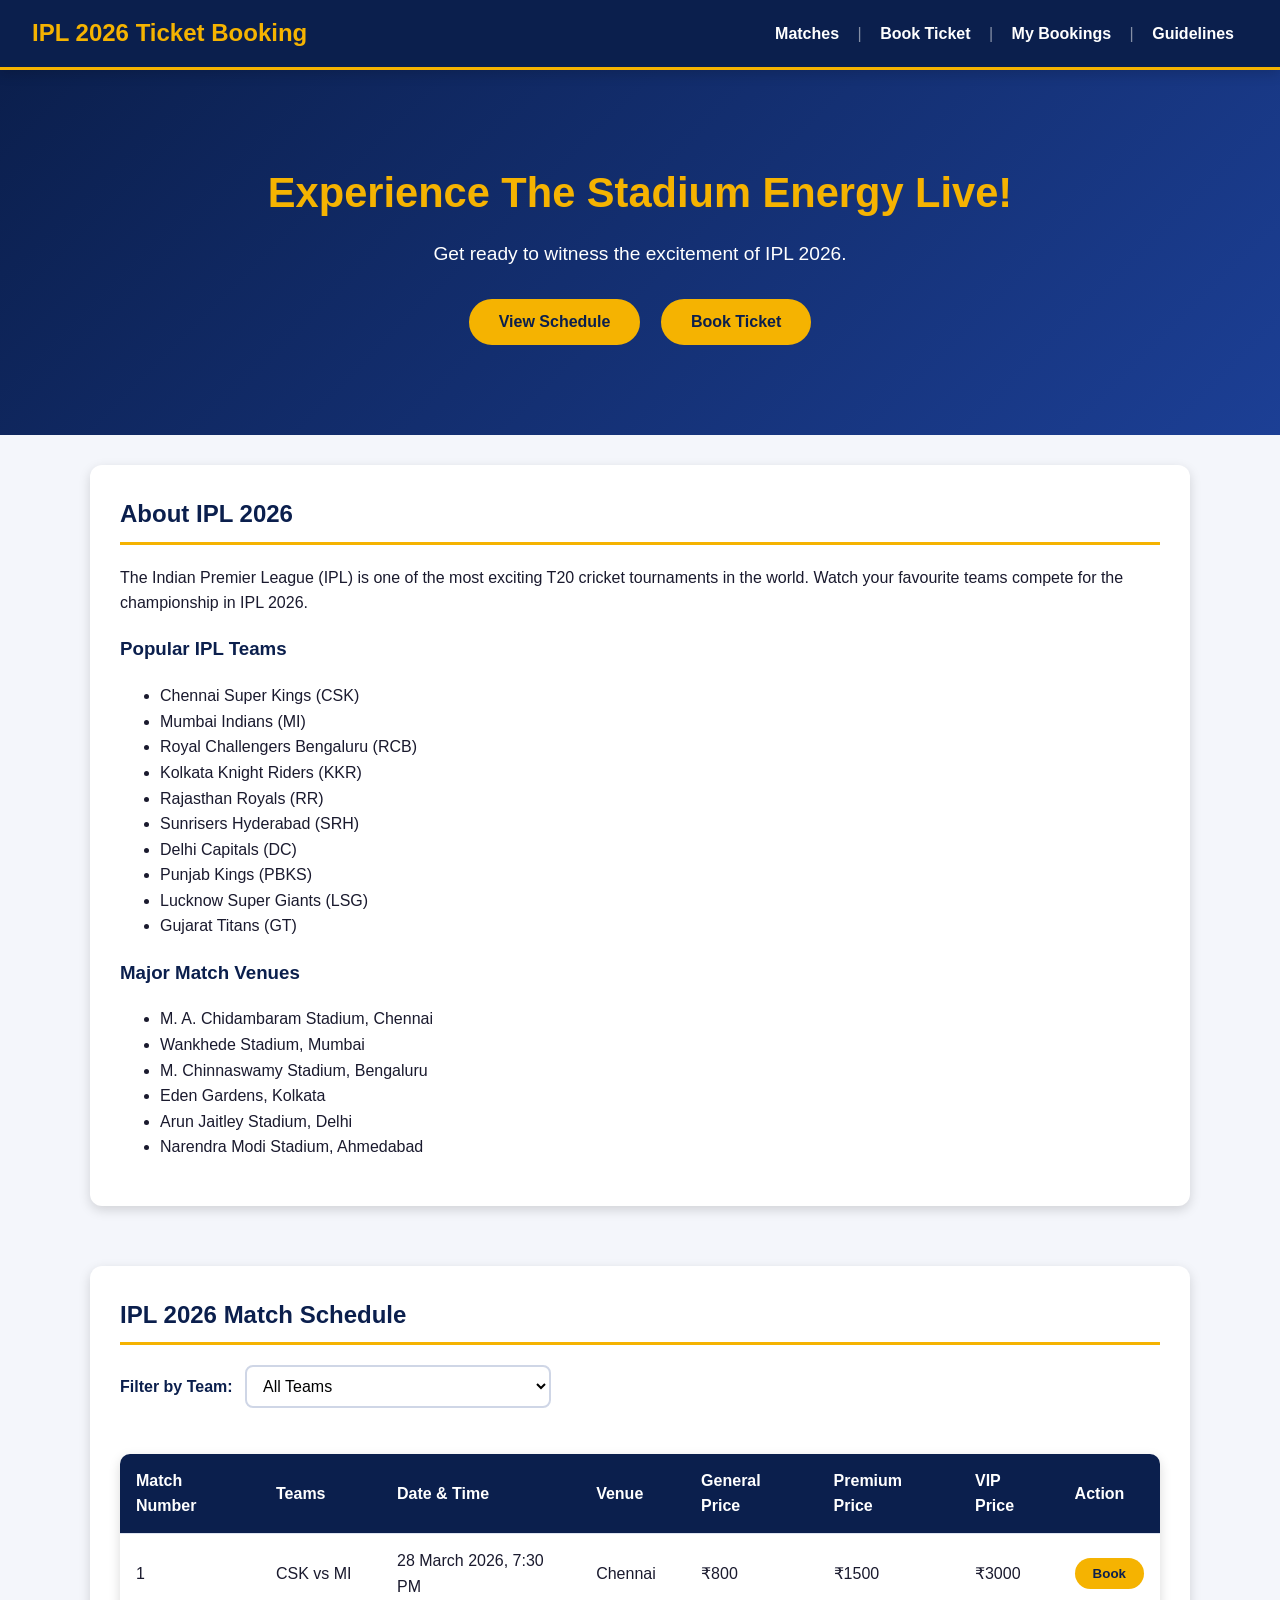
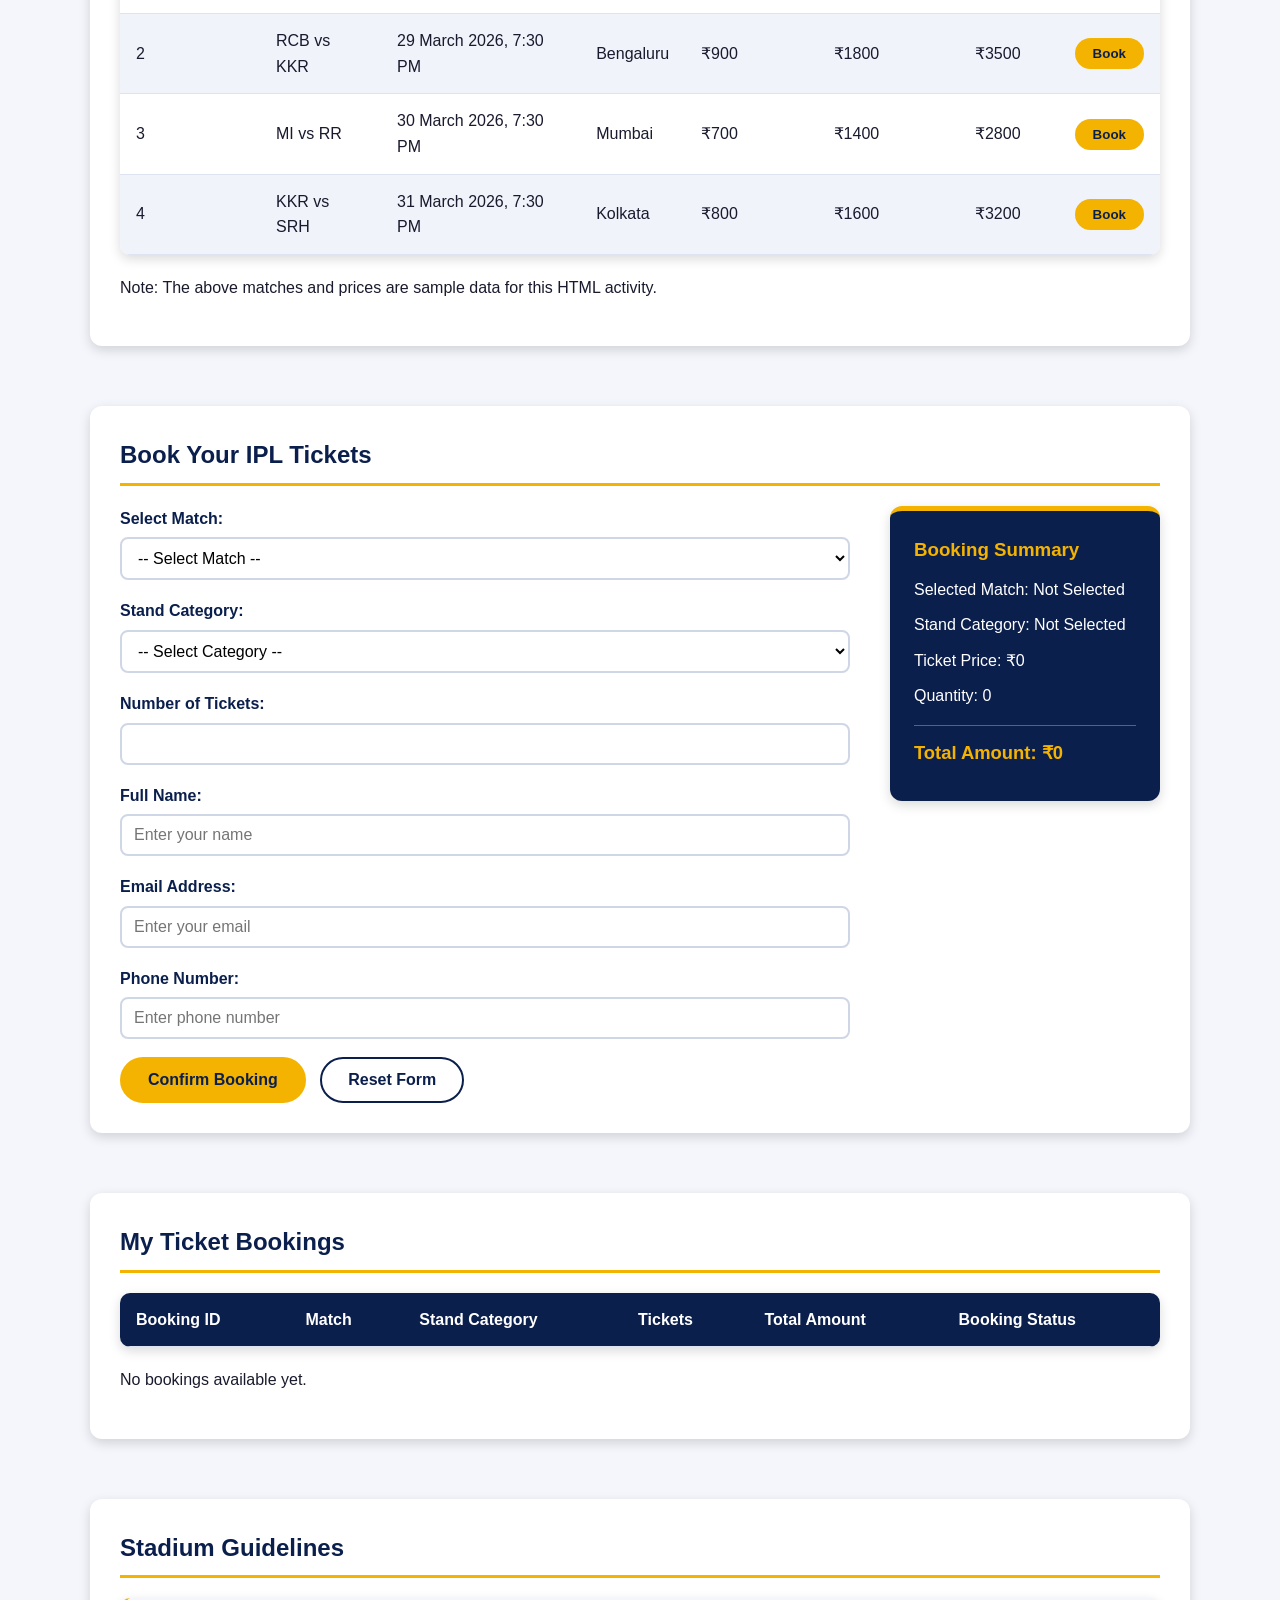
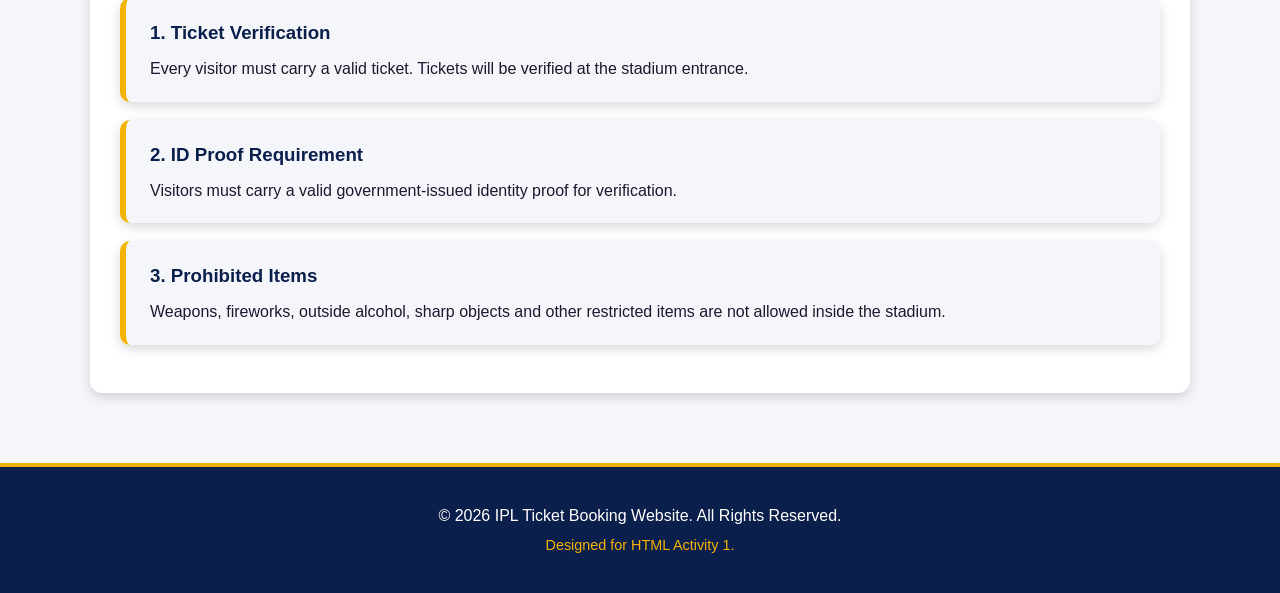
==== index.html @ 43cca105 "Activity 2: Style IPL ticket booking website with CSS" ====
<!DOCTYPE html>
<html lang="en">
<head>
    <meta charset="UTF-8">
    <meta name="viewport" content="width=device-width, initial-scale=1.0">
    <title>IPL 2026 - Ticket Booking</title>
    <link rel="stylesheet" href="styles.css">
</head>

<body>

    <header>
        <h1>IPL 2026 Ticket Booking</h1>
        <nav>
            <a href="#matches">Matches</a> |
            <a href="#booking">Book Ticket</a> |
            <a href="#mybookings">My Bookings</a> |
            <a href="#guidelines">Guidelines</a>
        </nav>
    </header>

    <hr>
        <section id="home">
        <h2>Experience The Stadium Energy Live!</h2>
        <p>Get ready to witness the excitement of IPL 2026.</p>

        <a href="#matches">
            <button type="button">View Schedule</button>
        </a>

        <a href="#booking">
            <button type="button">Book Ticket</button>
        </a>
    </section>

    <hr>
        <section id="about">
        <h2>About IPL 2026</h2>
        <p>
            The Indian Premier League (IPL) is one of the most exciting
            T20 cricket tournaments in the world. Watch your favourite
            teams compete for the championship in IPL 2026.
        </p>

        <h3>Popular IPL Teams</h3>
        <ul>
            <li>Chennai Super Kings (CSK)</li>
            <li>Mumbai Indians (MI)</li>
            <li>Royal Challengers Bengaluru (RCB)</li>
            <li>Kolkata Knight Riders (KKR)</li>
            <li>Rajasthan Royals (RR)</li>
            <li>Sunrisers Hyderabad (SRH)</li>
            <li>Delhi Capitals (DC)</li>
            <li>Punjab Kings (PBKS)</li>
            <li>Lucknow Super Giants (LSG)</li>
            <li>Gujarat Titans (GT)</li>
        </ul>

        <h3>Major Match Venues</h3>
        <ul>
            <li>M. A. Chidambaram Stadium, Chennai</li>
            <li>Wankhede Stadium, Mumbai</li>
            <li>M. Chinnaswamy Stadium, Bengaluru</li>
            <li>Eden Gardens, Kolkata</li>
            <li>Arun Jaitley Stadium, Delhi</li>
            <li>Narendra Modi Stadium, Ahmedabad</li>
        </ul>
    </section>

    <hr>
        <section id="matches">
        <h2>IPL 2026 Match Schedule</h2>
                <label for="teamFilter">Filter by Team:</label>
        <select id="teamFilter" name="teamFilter">
            <option value="all">All Teams</option>
            <option value="CSK">Chennai Super Kings (CSK)</option>
            <option value="MI">Mumbai Indians (MI)</option>
            <option value="RCB">Royal Challengers Bengaluru (RCB)</option>
            <option value="KKR">Kolkata Knight Riders (KKR)</option>
            <option value="RR">Rajasthan Royals (RR)</option>
            <option value="SRH">Sunrisers Hyderabad (SRH)</option>
            <option value="DC">Delhi Capitals (DC)</option>
            <option value="PBKS">Punjab Kings (PBKS)</option>
            <option value="LSG">Lucknow Super Giants (LSG)</option>
            <option value="GT">Gujarat Titans (GT)</option>
        </select>

        <br><br>

        <table border="1" cellpadding="8">
            <thead>
                <tr>
                    <th>Match Number</th>
                    <th>Teams</th>
                    <th>Date &amp; Time</th>
                    <th>Venue</th>
                    <th>General Price</th>
                    <th>Premium Price</th>
                    <th>VIP Price</th>
                    <th>Action</th>
                </tr>
            </thead>
            <tbody>
                <tr>
                    <td>1</td>
                    <td>CSK vs MI</td>
                    <td>28 March 2026, 7:30 PM</td>
                    <td>Chennai</td>
                    <td>₹800</td>
                    <td>₹1500</td>
                    <td>₹3000</td>
                    <td>
                        <a href="#booking"><button type="button">Book</button></a>
                    </td>
                </tr>
                <tr>
                    <td>2</td>
                    <td>RCB vs KKR</td>
                    <td>29 March 2026, 7:30 PM</td>
                    <td>Bengaluru</td>
                    <td>₹900</td>
                    <td>₹1800</td>
                    <td>₹3500</td>
                    <td>
                        <a href="#booking"><button type="button">Book</button></a>
                    </td>
                </tr>
                <tr>
                    <td>3</td>
                    <td>MI vs RR</td>
                    <td>30 March 2026, 7:30 PM</td>
                    <td>Mumbai</td>
                    <td>₹700</td>
                    <td>₹1400</td>
                    <td>₹2800</td>
                    <td>
                        <a href="#booking"><button type="button">Book</button></a>
                    </td>
                </tr>
                <tr>
                    <td>4</td>
                    <td>KKR vs SRH</td>
                    <td>31 March 2026, 7:30 PM</td>
                    <td>Kolkata</td>
                    <td>₹800</td>
                    <td>₹1600</td>
                    <td>₹3200</td>
                    <td>
                        <a href="#booking"><button type="button">Book</button></a>
                    </td>
                </tr>
            </tbody>
        </table>

        <p>Note: The above matches and prices are sample data for this HTML activity.</p>
    </section>

    <hr>
            <section id="booking">
        <h2>Book Your IPL Tickets</h2>

        <div class="booking-layout">
            <form>
                <p>
                    <label for="match">Select Match:</label>
                    <select id="match" name="match">
                        <option value="">-- Select Match --</option>
                        <option value="1">Match 1: CSK vs MI</option>
                        <option value="2">Match 2: RCB vs KKR</option>
                        <option value="3">Match 3: MI vs RR</option>
                        <option value="4">Match 4: KKR vs SRH</option>
                    </select>
                </p>

                <p>
                    <label for="stand">Stand Category:</label>
                    <select id="stand" name="stand">
                        <option value="">-- Select Category --</option>
                        <option value="general">General</option>
                        <option value="premium">Premium</option>
                        <option value="vip">VIP</option>
                    </select>
                </p>

                <p>
                    <label for="tickets">Number of Tickets:</label>
                    <input type="number" id="tickets" name="tickets" min="1" max="10">
                </p>

                <p>
                    <label for="fullname">Full Name:</label>
                    <input type="text" id="fullname" name="fullname" placeholder="Enter your name">
                </p>

                <p>
                    <label for="email">Email Address:</label>
                    <input type="email" id="email" name="email" placeholder="Enter your email">
                </p>

                <p>
                    <label for="phone">Phone Number:</label>
                    <input type="tel" id="phone" name="phone" placeholder="Enter phone number">
                </p>

                <button type="submit">Confirm Booking</button>
                <button type="reset">Reset Form</button>
            </form>

            <aside id="summary">
                <h3>Booking Summary</h3>
                <p>Selected Match: Not Selected</p>
                <p>Stand Category: Not Selected</p>
                <p>Ticket Price: ₹0</p>
                <p>Quantity: 0</p>
                <p>Total Amount: ₹0</p>
            </aside>

        </div>
    </section>

    <hr>
        <section id="mybookings">
        <h2>My Ticket Bookings</h2>

        <table border="1" cellpadding="8">
            <thead>
                <tr>
                    <th>Booking ID</th>
                    <th>Match</th>
                    <th>Stand Category</th>
                    <th>Tickets</th>
                    <th>Total Amount</th>
                    <th>Booking Status</th>
                </tr>
            </thead>
            <tbody>
                <!-- Booking records will be added here in future -->
            </tbody>
        </table>

        <p>No bookings available yet.</p>
    </section>

    <hr>
        <section id="guidelines">
        <h2>Stadium Guidelines</h2>

        <article>
            <h3>1. Ticket Verification</h3>
            <p>Every visitor must carry a valid ticket. Tickets will be verified at the stadium entrance.</p>
        </article>

        <article>
            <h3>2. ID Proof Requirement</h3>
            <p>Visitors must carry a valid government-issued identity proof for verification.</p>
        </article>

        <article>
            <h3>3. Prohibited Items</h3>
            <p>Weapons, fireworks, outside alcohol, sharp objects and other restricted items are not allowed inside the stadium.</p>
        </article>
    </section>

    <hr>
        <footer>
        <p>&copy; 2026 IPL Ticket Booking Website. All Rights Reserved.</p>
        <p>Designed for HTML Activity 1.</p>
    </footer>

</body>
</html>
---- styles.css ----
/* ===== Theme Variables ===== */
:root {
  --primary: #0b1f4d;
  --primary-dark: #07143a;
  --accent: #f5b301;
  --accent-dark: #d99a00;
  --background: #f4f6fb;
  --text: #1a1a2e;
  --white: #ffffff;
  --shadow: 0 4px 12px rgba(0, 0, 0, 0.15);
}

/* ===== Base Styles ===== */
* {
  box-sizing: border-box;
}

body {
  margin: 0;
  padding-top: 70px;
  font-family: 'Segoe UI', Arial, sans-serif;
  background-color: var(--background);
  color: var(--text);
  line-height: 1.6;
}
/* ===== Smooth scrolling, offset for fixed bar ===== */
html {
  scroll-behavior: smooth;
  scroll-padding-top: 70px;
}

/* ===== Navigation Bar ===== */
header {
  position: fixed;
  top: 0;
  left: 0;
  width: 100%;
  z-index: 1000;
  display: flex;
  justify-content: space-between;
  align-items: center;
  padding: 12px 32px;
  background-color: var(--primary);
  color: rgba(255, 255, 255, 0.5);
  border-bottom: 3px solid var(--accent);
  box-shadow: var(--shadow);
  height: 70px;
}

header h1 {
  margin: 0;
  font-size: 1.5rem;
  color: var(--accent);
}

nav a {
  color: var(--white);
  text-decoration: none;
  font-weight: 600;
  padding: 8px 14px;
  border-radius: 6px;
  transition: background-color 0.3s, color 0.3s;
}

nav a:hover {
  background-color: var(--accent);
  color: var(--primary);
}
/* ===== Hero / Banner Section ===== */
hr {
  border: none;
  margin: 0;
}

#home {
  background: linear-gradient(135deg, var(--primary), #1c3f95);
  color: var(--white);
  text-align: center;
  padding: 90px 20px;
}

#home h2 {
  font-size: 2.6rem;
  margin: 0 0 12px;
  color: var(--accent);
}

#home p {
  font-size: 1.2rem;
  margin: 0 0 30px;
}

#home a {
  text-decoration: none;
  margin: 0 8px;
}

#home button {
  font-family: inherit;
  background-color: var(--accent);
  color: var(--primary);
  border: 2px solid var(--accent);
  padding: 12px 28px;
  font-size: 1rem;
  font-weight: 700;
  border-radius: 30px;
  cursor: pointer;
  transition: transform 0.2s, background-color 0.3s, color 0.3s;
}

#home button:hover {
  background-color: transparent;
  color: var(--accent);
  transform: translateY(-3px);
}
/* ===== Section Cards ===== */
section:not(#home) {
  max-width: 1100px;
  margin: 30px auto;
  padding: 30px;
  background-color: var(--white);
  border-radius: 12px;
  box-shadow: var(--shadow);
}

section:not(#home) h2 {
  margin-top: 0;
  color: var(--primary);
  border-bottom: 3px solid var(--accent);
  padding-bottom: 8px;
}

section:not(#home) h3 {
  color: var(--primary);
}

/* ===== Tables ===== */
table {
  width: 100%;
  border: none;
  border-collapse: separate;
  border-spacing: 0;
  margin: 20px 0;
  overflow: hidden;
  border-radius: 10px;
  box-shadow: var(--shadow);
}

th,
td {
  border: none;
  border-bottom: 1px solid #dde3f0;
  padding: 14px 16px;
  text-align: left;
}

thead th {
  background-color: var(--primary);
  color: var(--white);
}

tbody tr:nth-child(even) {
  background-color: #f0f3fa;
}

tbody tr:hover {
  background-color: #fff3cc;
}

td a {
  text-decoration: none;
}

td button {
  font-family: inherit;
  background-color: var(--accent);
  color: var(--primary);
  border: none;
  padding: 8px 18px;
  font-weight: 700;
  border-radius: 20px;
  cursor: pointer;
  transition: background-color 0.3s, color 0.3s;
}

td button:hover {
  background-color: var(--primary);
  color: var(--accent);
}
/* ===== Booking Layout ===== */
.booking-layout {
  display: flex;
  gap: 40px;
  align-items: flex-start;
  flex-wrap: wrap;
}

/* ===== Forms ===== */
form {
  flex: 1;
  min-width: 300px;
}

form p {
  display: flex;
  flex-direction: column;
  gap: 6px;
  margin: 0 0 18px;
}

label {
  font-weight: 600;
  color: var(--primary);
}

input,
select {
  font-family: inherit;
  font-size: 1rem;
  padding: 10px 12px;
  background-color: var(--white);
  border: 2px solid #cfd6e6;
  border-radius: 8px;
  transition: border-color 0.3s, box-shadow 0.3s;
}

input:focus,
select:focus {
  outline: none;
  border-color: var(--accent);
  box-shadow: 0 0 0 3px rgba(245, 179, 1, 0.25);
}

#teamFilter {
  margin-left: 8px;
}

form button {
  font-family: inherit;
  font-size: 1rem;
  font-weight: 700;
  padding: 12px 26px;
  margin-right: 10px;
  border-radius: 30px;
  cursor: pointer;
  transition: transform 0.2s, background-color 0.3s, color 0.3s;
}

form button[type="submit"] {
  background-color: var(--accent);
  color: var(--primary);
  border: 2px solid var(--accent);
}

form button[type="submit"]:hover {
  background-color: var(--accent-dark);
  transform: translateY(-2px);
}

form button[type="reset"] {
  background-color: transparent;
  color: var(--primary);
  border: 2px solid var(--primary);
}

form button[type="reset"]:hover {
  background-color: var(--primary);
  color: var(--white);
}

/* ===== Booking Summary Card ===== */
#summary {
  min-width: 270px;
  padding: 24px;
  background-color: var(--primary);
  color: var(--white);
  border-top: 5px solid var(--accent);
  border-radius: 12px;
  box-shadow: var(--shadow);
}

aside#summary h3 {
  margin-top: 0;
  color: var(--accent) !important;
}

#summary p {
  margin: 10px 0;
}

#summary p:last-child {
  margin-top: 16px;
  padding-top: 12px;
  border-top: 1px solid rgba(255, 255, 255, 0.3);
  color: var(--accent);
  font-size: 1.15rem;
  font-weight: 700;
}
/* ===== Guideline Cards ===== */
article {
  margin: 18px 0;
  padding: 20px 24px;
  background-color: var(--background);
  border-left: 6px solid var(--accent);
  border-radius: 10px;
  box-shadow: var(--shadow);
  transition: transform 0.3s, box-shadow 0.3s;
}

article:hover {
  transform: translateY(-4px);
  box-shadow: 0 8px 18px rgba(0, 0, 0, 0.2);
}

article h3 {
  margin: 0 0 8px;
}

article p {
  margin: 0;
}

/* ===== Footer ===== */
footer {
  margin-top: 40px;
  padding: 30px 20px;
  background-color: var(--primary);
  color: var(--white);
  text-align: center;
  border-top: 4px solid var(--accent);
}

footer p {
  margin: 6px 0;
}

footer p:last-child {
  color: var(--accent);
  font-size: 0.9rem;
}
/* ===== Summary heading fix ===== */
section aside#summary > h3 {
  margin: 0 0 12px;
  color: #f5b301 !important;
}
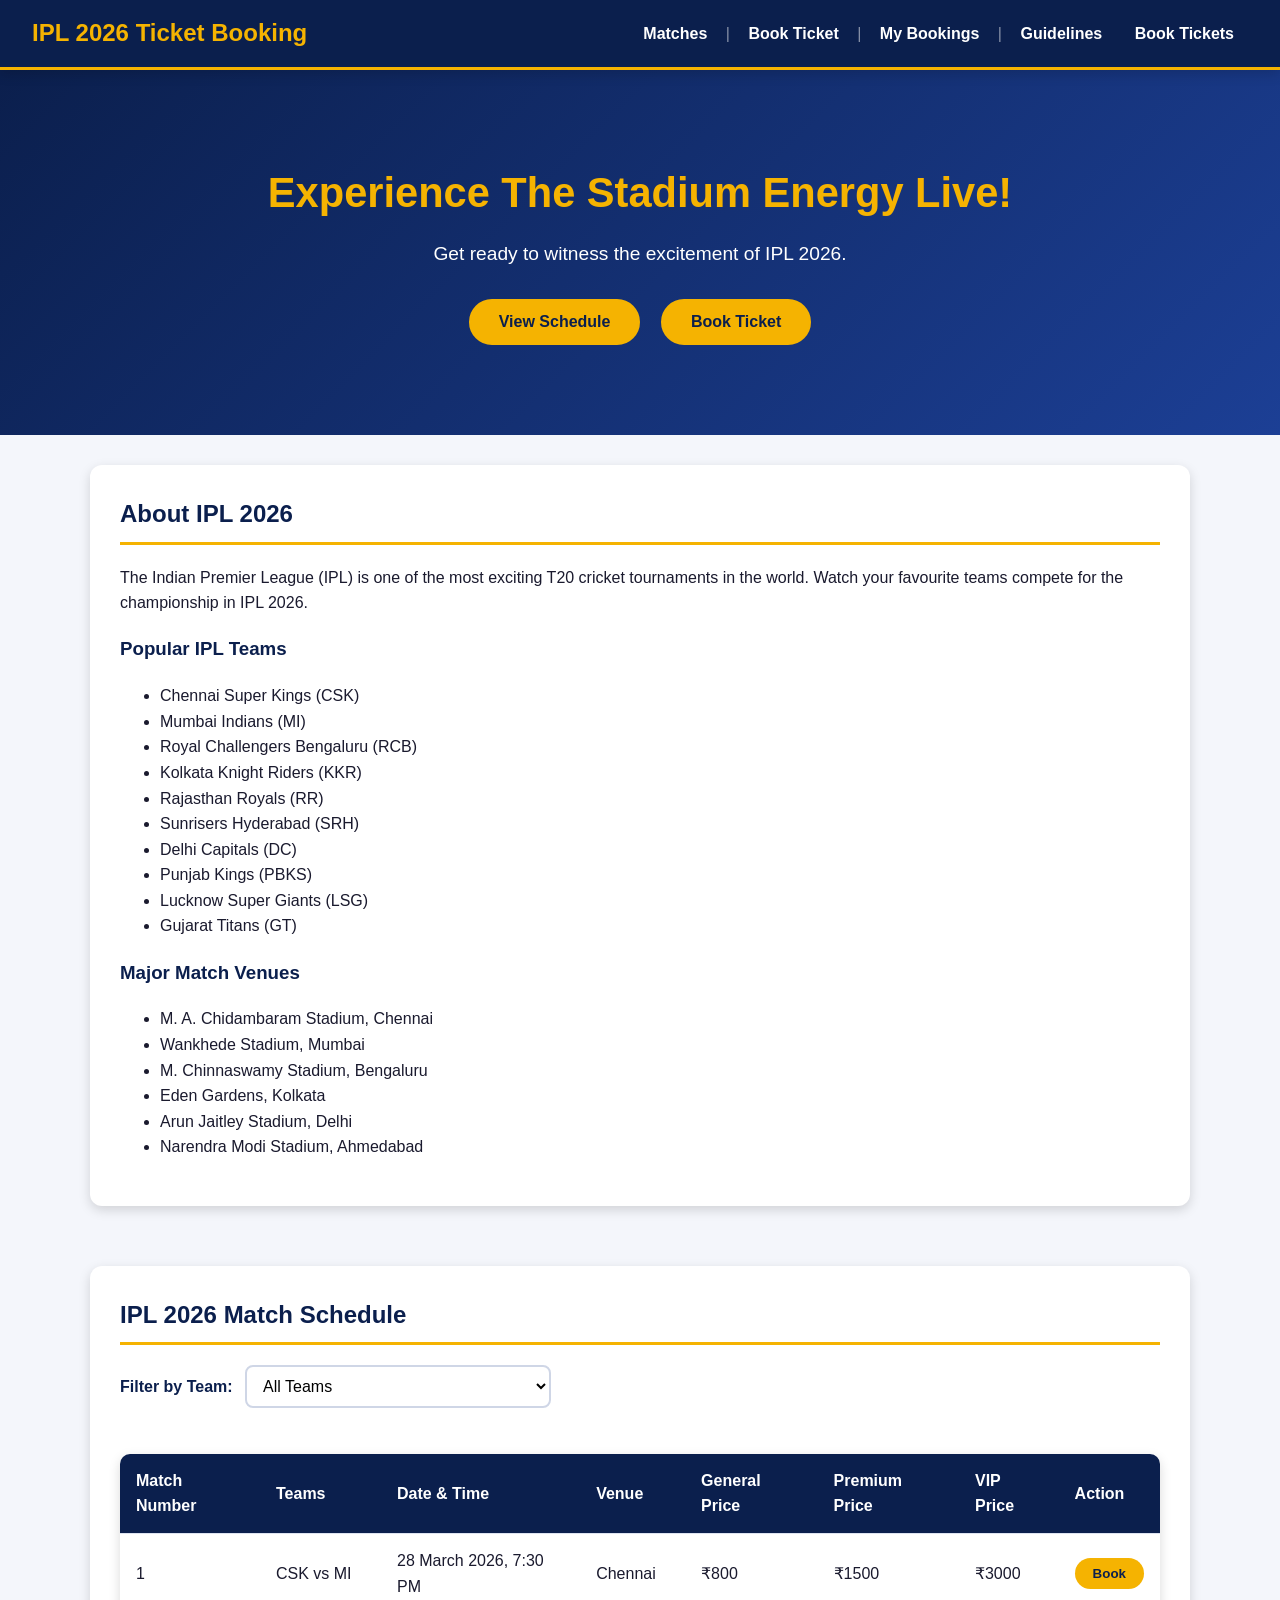
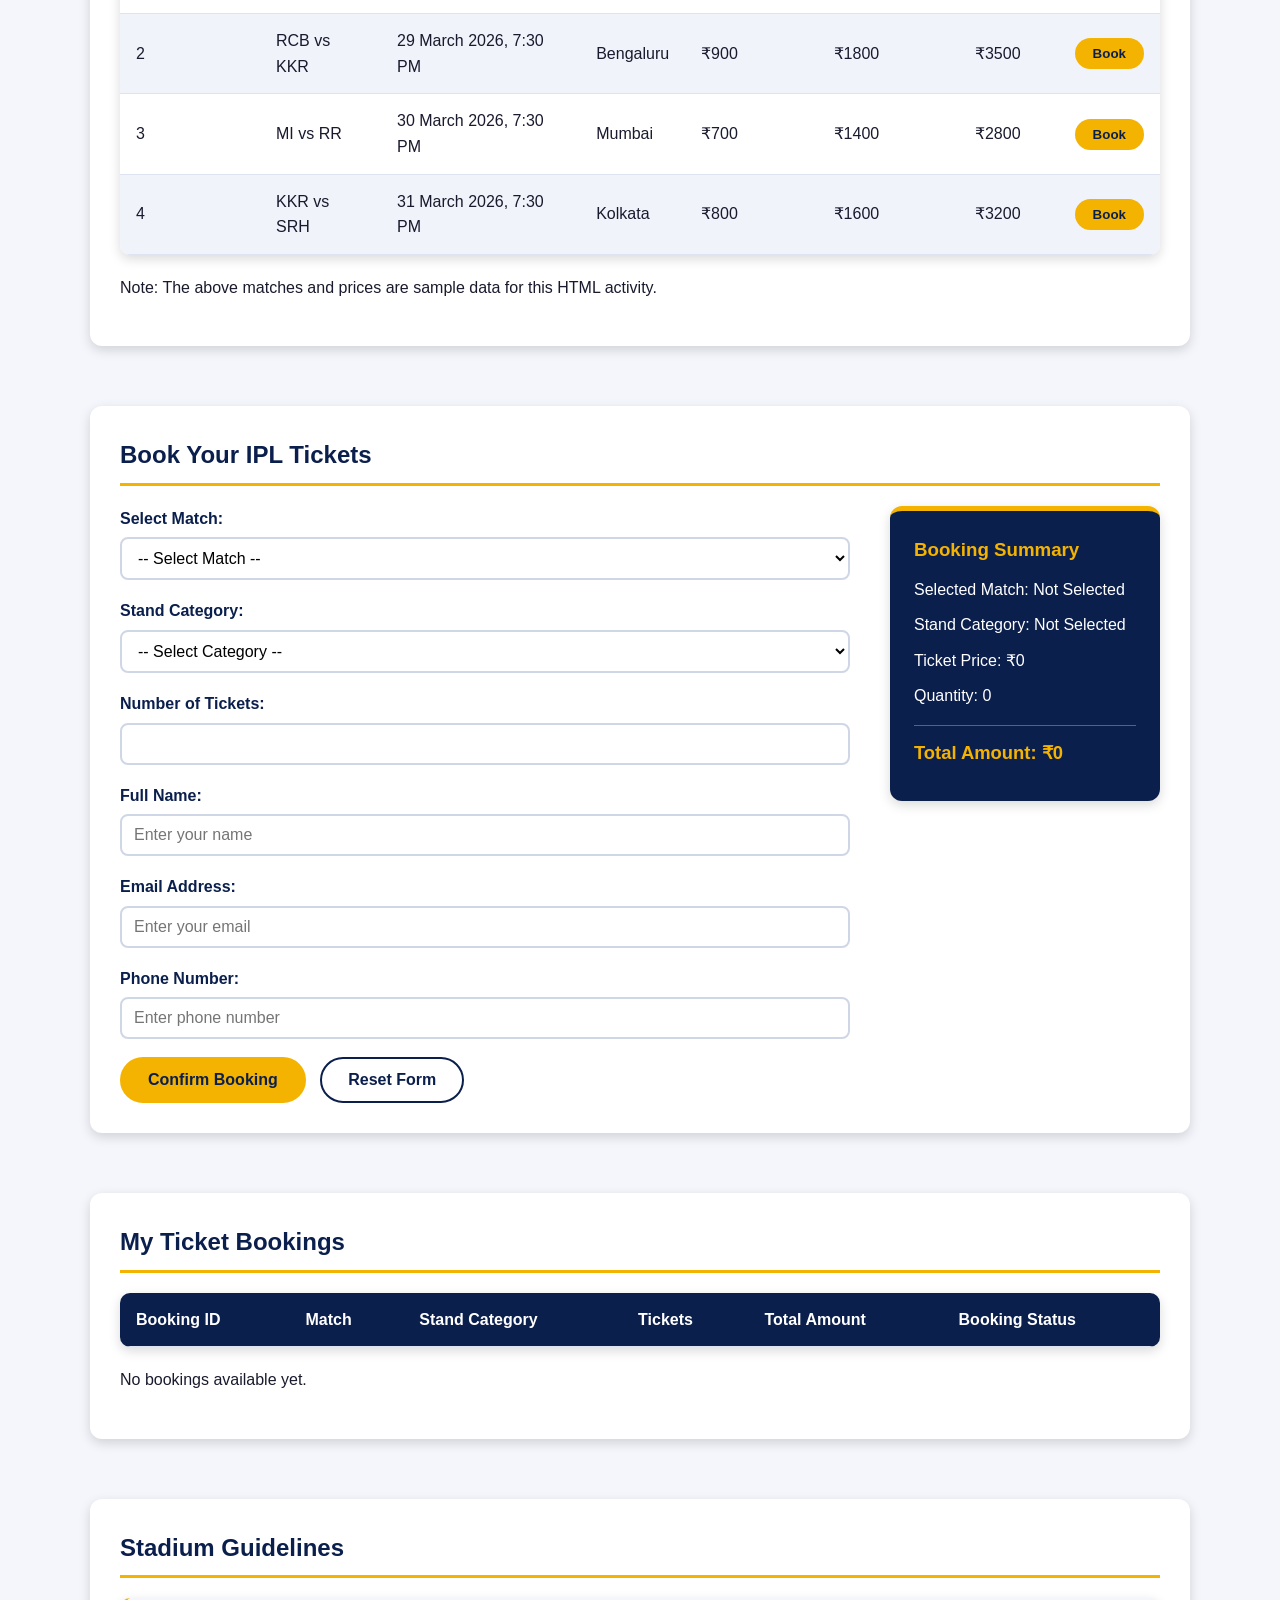
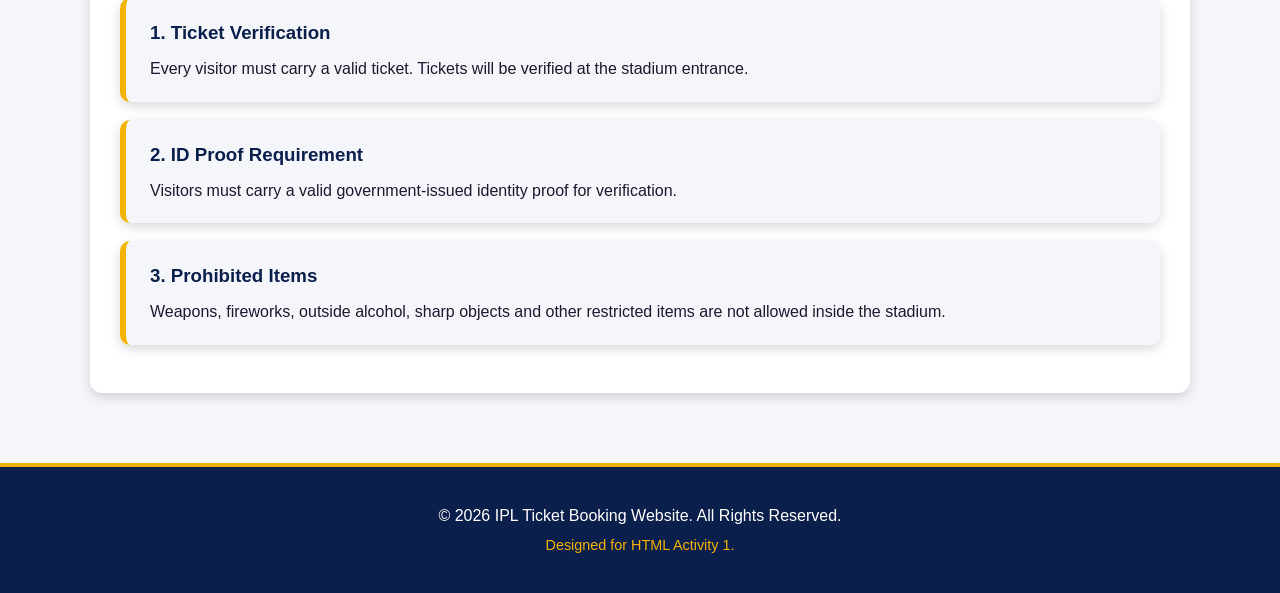
==== commit 76223e62: "Activity 3: Add booking form with HTML5 validation" ====
--- a/index.html
+++ b/index.html
@@ -16,6 +16,7 @@
             <a href="#booking">Book Ticket</a> |
             <a href="#mybookings">My Bookings</a> |
             <a href="#guidelines">Guidelines</a>
+            <a href="booking.html">Book Tickets</a>
         </nav>
     </header>
 
--- a/styles.css
+++ b/styles.css
@@ -342,4 +342,57 @@
 section aside#summary > h3 {
   margin: 0 0 12px;
   color: #f5b301 !important;
+}
+input[type="radio"],
+input[type="checkbox"] {
+  width: auto;
+  margin-right: 8px;
+}
+/* Fix radio buttons and checkboxes */
+input[type="radio"],
+input[type="checkbox"] {
+  width: auto;
+  margin-right: 8px;
+}
+
+input[type="radio"] + label,
+input[type="checkbox"] + label {
+  display: inline;
+  font-weight: normal;
+}
+/* Radio + checkbox groups */
+.choice-group {
+  display: block;
+}
+
+.choice-group input[type="radio"],
+.choice-group input[type="checkbox"] {
+  display: inline-block;
+  width: auto;
+  margin: 0 8px 0 0;
+  vertical-align: middle;
+}
+
+.choice-group label {
+  display: inline;
+  margin: 0;
+  padding: 0;
+  font-weight: normal;
+}
+/* Submit + Reset buttons */
+.form-buttons {
+  display: flex;
+  gap: 12px;
+  margin-top: 16px;
+}
+
+.reset-btn {
+  background: transparent;
+  color: #f0b429;
+  border: 2px solid #f0b429;
+}
+
+.reset-btn:hover {
+  background: #f0b429;
+  color: #0a1a3f;
 }
